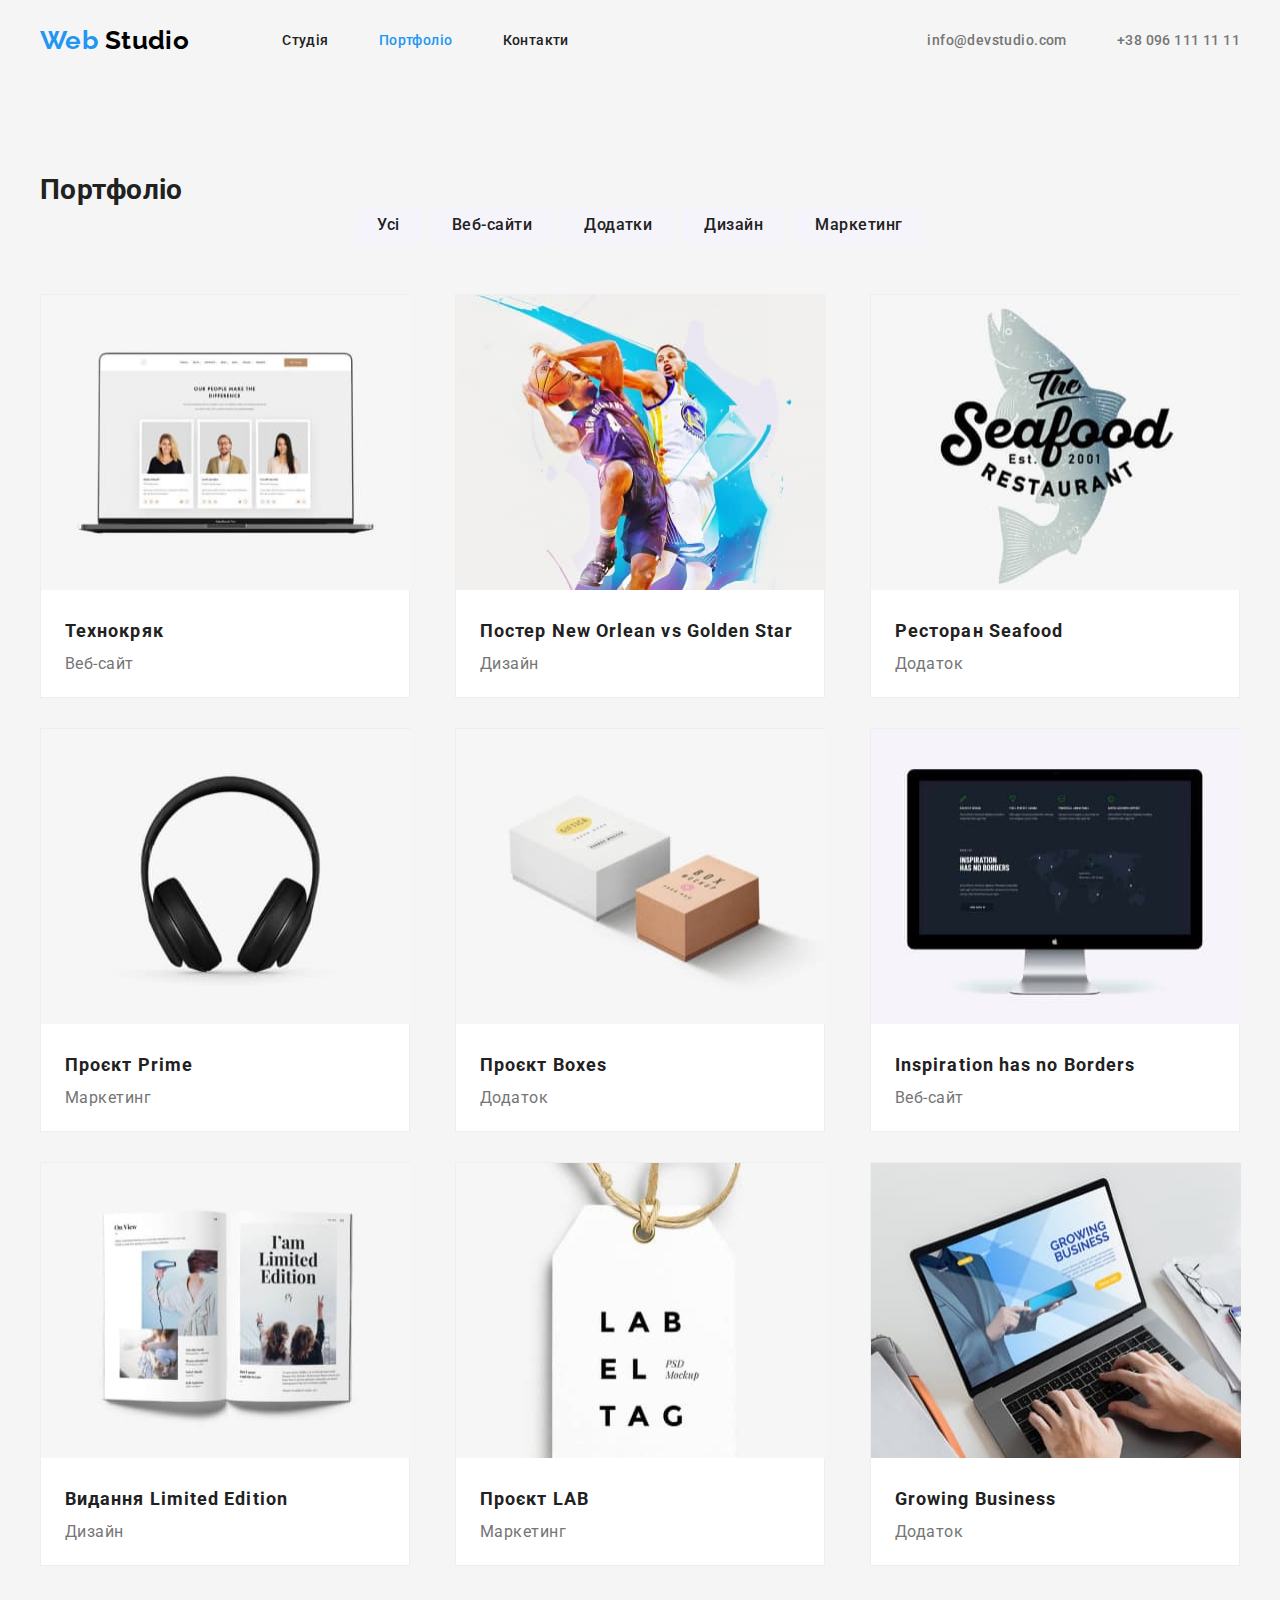
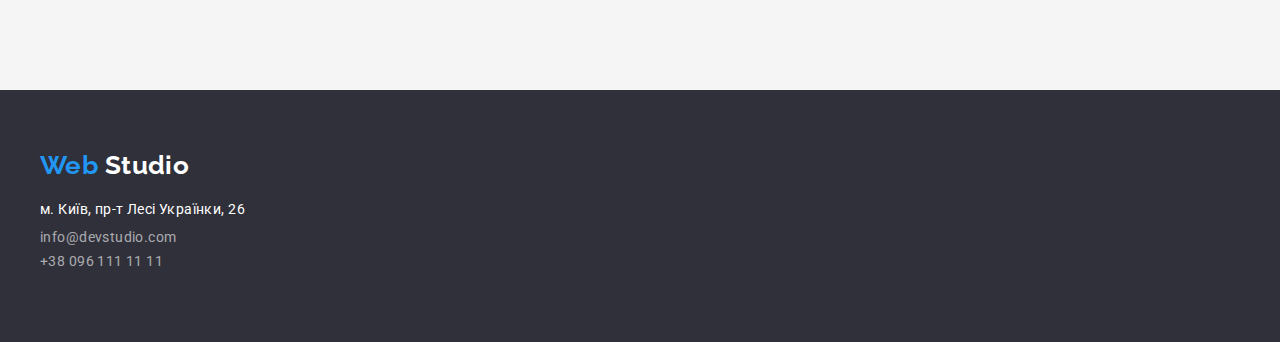
==== portfolio.html @ baae4307 "make main flex styles" ====
<!DOCTYPE html>
<html lang="uk">
  <head>
    <meta charset="UTF-8" />
    <meta http-equiv="X-UA-Compatible" content="IE=edge" />
    <meta name="viewport" content="width=device-width, initial-scale=1.0" />
    <title>WebStudio</title>
    <link rel="preconnect" href="https://fonts.googleapis.com">
    <link rel="preconnect" href="https://fonts.gstatic.com" crossorigin>
    <link href="https://fonts.googleapis.com/css2?family=Raleway:wght@700&family=Roboto:wght@400;500;700;900&display=swap" rel="stylesheet">
    <link rel="stylesheet" href="https://cdnjs.cloudflare.com/ajax/libs/modern-normalize/1.1.0/modern-normalize.min.css">
    <link rel="stylesheet" href="./css/styles.css">
  </head>
  <body>
    <header class="container">
      <div class="container header-menu">
        <a href="./index.html" class="logo" lang="en"><span class="logo-accent">Web</span> Studio</a>
        <nav>
          <ul class="site-nav list">
            <li class="item"><a href="./index.html" class="link">Студія</a></li>
            <li class="item"><a href="" class="link current">Портфоліо</a></li>
            <li class="item"><a href="" class="link">Контакти</a></li>
          </ul>
        </nav>
        <ul class="address-items list">
          <li class="item"><a href="mailto:info@devstudio.com" class="nav-adress">info@devstudio.com</a></li>
          <li class="item"><a href="tel:+380961111111" class="nav-adress">+38 096 111 11 11</a></li>
        </ul>
      </div>
    </header>

    <main>
      <section class="section container">
        <h1>Портфоліо</h1>
        <ul class="button-list list">
          <li class="item"><button type="button" class="button-menu">Усі</button></li>
          <li class="item"><button type="button" class="button-menu">Веб-сайти</button></li>
          <li class="item"><button type="button" class="button-menu">Додатки</button></li>
          <li class="item"><button type="button" class="button-menu">Дизайн</button></li>
          <li class="item"><button type="button" class="button-menu">Маркетинг</button></li>
        </ul>

        <ul class="cards list">
          <li class="project-card">
              <a href="">
                  <img src="./images/img1.jpg" alt="technocrack project logo" width="370" height="295">
                    <div class="project-info">
                      <h2 class="card-header">Технокряк</h2>
                      <p class="card-descr">Веб-сайт</p>
                    </div>
              </a>
          </li>
          <li class="project-card">
              <a href="">
                  <img src="./images/img2.jpg" alt="New Orlean vs Golden Star poster" width="370" height="295">
                    <div class="project-info">
                      <h2 class="card-header">Постер New Orlean vs Golden Star</h2>
                      <p class="card-descr">Дизайн</p>
                    </div>
              </a>
          </li>
          <li class="project-card">
              <a href="">
                  <img src="./images/img3.jpg" alt="Seafood restaurant" width="370" height="295">
                    <div class="project-info">
                      <h2 class="card-header">Ресторан Seafood</h2>
                      <p class="card-descr">Додаток</p>
                    </div>
              </a>
          </li>
          <li class="project-card">
              <a href="">
                  <img src="./images/img4.jpg" alt="Prime project" width="370" height="295">
                    <div class="project-info">
                      <h2 class="card-header">Проєкт Prime</h2>
                      <p class="card-descr">Маркетинг</p>
                    </div>
              </a>
          </li>
          <li class="project-card">
              <a href="">
                  <img src="./images/img5.jpg" alt="Boxes project" width="370" height="295">
                    <div class="project-info">
                      <h2 class="card-header">Проєкт Boxes</h2>
                      <p class="card-descr">Додаток</p>
                    </div>
              </a>
          </li>
          <li class="project-card">
              <a href="">
                  <img src="./images/img6.jpg" alt="Inspiration has no Borders" width="370" height="295">
                    <div class="project-info">
                      <h2 class="card-header">Inspiration has no Borders</h2>
                      <p class="card-descr">Веб-сайт</p>
                    </div>
              </a>
          </li>
          <li class="project-card">
              <a href="">
                  <img src="./images/img7.jpg" alt="Limited Edition " width="370" height="295">
                    <div class="project-info">
                      <h2 class="card-header">Видання Limited Edition</h2>
                      <p class="card-descr">Дизайн</p>
                    </div>
              </a>
          </li>
          <li class="project-card">
              <a href="">
                  <img src="./images/img8.jpg" alt="Lab project" width="370" height="295">
                    <div class="project-info">
                      <h2 class="card-header">Проєкт LAB</h2>
                      <p class="card-descr">Маркетинг</p>
                    </div>
              </a>
          </li>
          <li class="project-card">
              <a href="">
                  <img src="./images/img9.jpg" alt="Growing Business app" width="370" height="295">
                  <div class="project-info">
                    <h2 class="card-header">Growing Business</h2>
                    <p class="card-descr">Додаток</p>
                  </div>
              </a>
          </li>
        </ul>
      </section>
    </main>

    <footer class="footer">
      <div class="container">
        <a href="./index.html" class="logo" lang="en"><span class="logo-accent">Web</span> <span class="footer-logo">Studio</span></a>
        <address>
          <p class="address">м. Київ, пр-т Лесі Українки, 26</p>
          <ul class="list">
            <li><a href="mailto:info@devstudio.com" class="adress-contacts">info@devstudio.com</a></li>
            <li><a href="tel:+380961111111" class="adress-contacts">+38 096 111 11 11</a></li>
          </ul>
        </address>
      </div>
    </footer>

  </body>
</html>
---- css/styles.css ----
/* колір основного тексту #212121 */
/* допоміжний колір тексту  #757575 */
/* background #F5F5F5 */
/* допоміжний колір фону #F5F4FA  */
/* background footer #2F303A */
/* акцент #2196F3 */

/* Common classes */

:root {
    --primary-text-color: #212121;
    --secondary-text-color: #757575;
    --primary-background-color: #F5F5F5;
    --secondary-background-color: #F5F4FA;
    --background-footer: #2F303A;
    --accent-color: #2196F3;
}

body {
    background-color: var(--primary-background-color);
    color: var(--primary-text-color);
    font-family: Roboto, sans-serif;
    font-size: 14px;
    letter-spacing: 0.03em;
}

.list {
    padding: 0;
    margin: 0;
    list-style: none;
}

a {
    text-decoration: none;
}

.container {
    width: 1200px;
    margin: 0 auto;
}

h1, h2, h3, p {
    margin: 0;
    padding: 0;
}

/* Header */

.header-menu {
    display: flex;
    align-items: center;
    height: 80px;
}

/* Logo */

.logo {
    font-family: Raleway, sans-serif;
    font-weight: 700;
    font-size: 26px;
    line-height: 1.19;
    color: #000;
}

.logo-accent {
    color: var(--accent-color);
}

/* Site nav */
.site-nav {
    display: flex;
    margin-left: 93px;
}

.site-nav .item {
    margin-right: 50px;
    /*justify-content: space-between;*/
}

.site-nav .item:last-child {
    margin-right: 0;
}

.site-nav .link {
    color: var(--primary-text-color);
    font-weight: 500;
    line-height: 1.14;
    
}

.site-nav .link:hover,
.site-nav .link:focus {
    color: var(--accent-color);
}

.site-nav .link.current {
    color: var(--accent-color);
}

.nav-adress {
    font-weight: 500;
    line-height: 1.14;
    color: var(--secondary-text-color);
}

.nav-adress:hover,
.nav-adress:focus {
    color: var(--accent-color);
}

.address-items {
    display: flex;
    margin-left: auto;
}

.address-items .item {
    margin-right: 50px;
}

.address-items .item + .item {
    margin: 0;
}

/* Hero */

.hero {
    height: 600px;
    background-color: var(--background-footer);
    text-align: center;
    padding: 200px 0;
}

.hero-title {
    font-weight: 900;
    font-size: 44px;
    line-height: 1.36;
    letter-spacing: 0.06em;
    text-transform: uppercase;
    color: #FFFFFF;
    width: 696px;
    margin: 0 auto;
}

.button {
    display: inline-block;
    background: var(--accent-color);
    box-shadow: 0px 4px 4px rgba(0, 0, 0, 0.15);
    border-radius: 4px;
    font-weight: 700;
    font-size: 16px;
    line-height: 1.87;
    text-align: center;
    color: #FFFFFF;
    cursor: pointer;
    letter-spacing: 0.06em;
    padding: 10px 32px;
    margin-top: 40px;
}

/* Sections */
.section {
    padding: 94px 0;
}

.benefits {
    display: flex;
    justify-content: space-between;
}

.thesis {
    width: 270px;
}

.subheader {
    font-size: inherit;
    font-weight: 700;
    line-height: 1.14;
    text-transform: uppercase;
    margin-bottom: 10px;
}

.description {
    color: var(--secondary-text-color);
}

.title {
    font-weight: 700;
    font-size: 36px;
    line-height: 1.16;
    text-align: center;
    margin-bottom: 50px;
}

.pictures {
    display: flex;
    justify-content: space-between;
    
}

.pictures .item:not(:last-child) {
    margin-right: 30px;
}

/* Team info */

.team-section {
    background-color: var(--secondary-background-color);
}

.team-cards {
    display: flex;
    justify-content: space-between;
}

.team-card {
    width: 270px;
    height: 368px;
    background-color: white;
    box-shadow: 0px 1px 3px rgba(0, 0, 0, 0.12), 0px 1px 1px rgba(0, 0, 0, 0.14), 0px 2px 1px rgba(0, 0, 0, 0.2);
    border-radius: 0px 0px 4px 4px;
}
.team-card:hover {
    filter: drop-shadow(0px 4px 4px rgba(0, 0, 0, 0.25));
}

.team-info {
    padding: 30px 0;
}

.team-title {
    font-weight: 500;
    font-size: 16px;
    line-height: 1.19;
    text-align: center;
    margin-bottom: 10px;
}

.team-job-title {
    font-size: 16px;
    line-height: 1.19;
    text-align: center;
    color: var(--secondary-text-color);
}

/* Footer */

.address {
    font-style: normal;
    color: #fff;
    margin-top: 20px;
    margin-bottom: 9px;
}

.adress-contacts {
    color: rgba(255, 255, 255, 0.6);
    font-style: normal;
    text-decoration: none;
    line-height: 1.71;
    margin-bottom: 9px;
}

.footer {
    background-color: var(--background-footer);
    height: 252px;
    padding: 60px 0;
}

.footer-logo {
    color: #fff;
}
/* Portfolio */

.button-list {
    display: flex;
    justify-content: center;
}

.button-list .item:not(:last-child) {
    margin-right: 8px;
}

.button-menu {
    font-family: inherit;
    font-weight: 500;
    font-size: 16px;
    line-height: 1.63;
    text-align: center;
    color: var(--primary-text-color);
    background-color: var(--secondary-background-color);
    cursor: pointer;
    letter-spacing: 0.03em;
    border: none;
    padding: 6px 22px;
    border-radius: 4px;
    margin-bottom: 50px;
}

.button-menu:hover, 
.button-menu:focus {
    background-color: var(--accent-color);
    color: #fff;
}

.cards {
    display: flex;
    flex-wrap: wrap;
    justify-content:space-between;
}

.project-card {
    width: 370px;
    height: 404px;
    background-color: #fff;
    border: 1px solid #EEEEEE;
    margin-bottom: 30px;
}

.project-info {
    margin: 20px 24px;
}

.card-header {
    font-weight: 700;
    font-size: 18px;
    line-height: 2;
    color: var(--primary-text-color);
    letter-spacing: 0.06em;
}

.card-descr {
    font-size: 16px;
    line-height: 1.88;
    color: var(--secondary-text-color);
    letter-spacing: 0.03em;
}
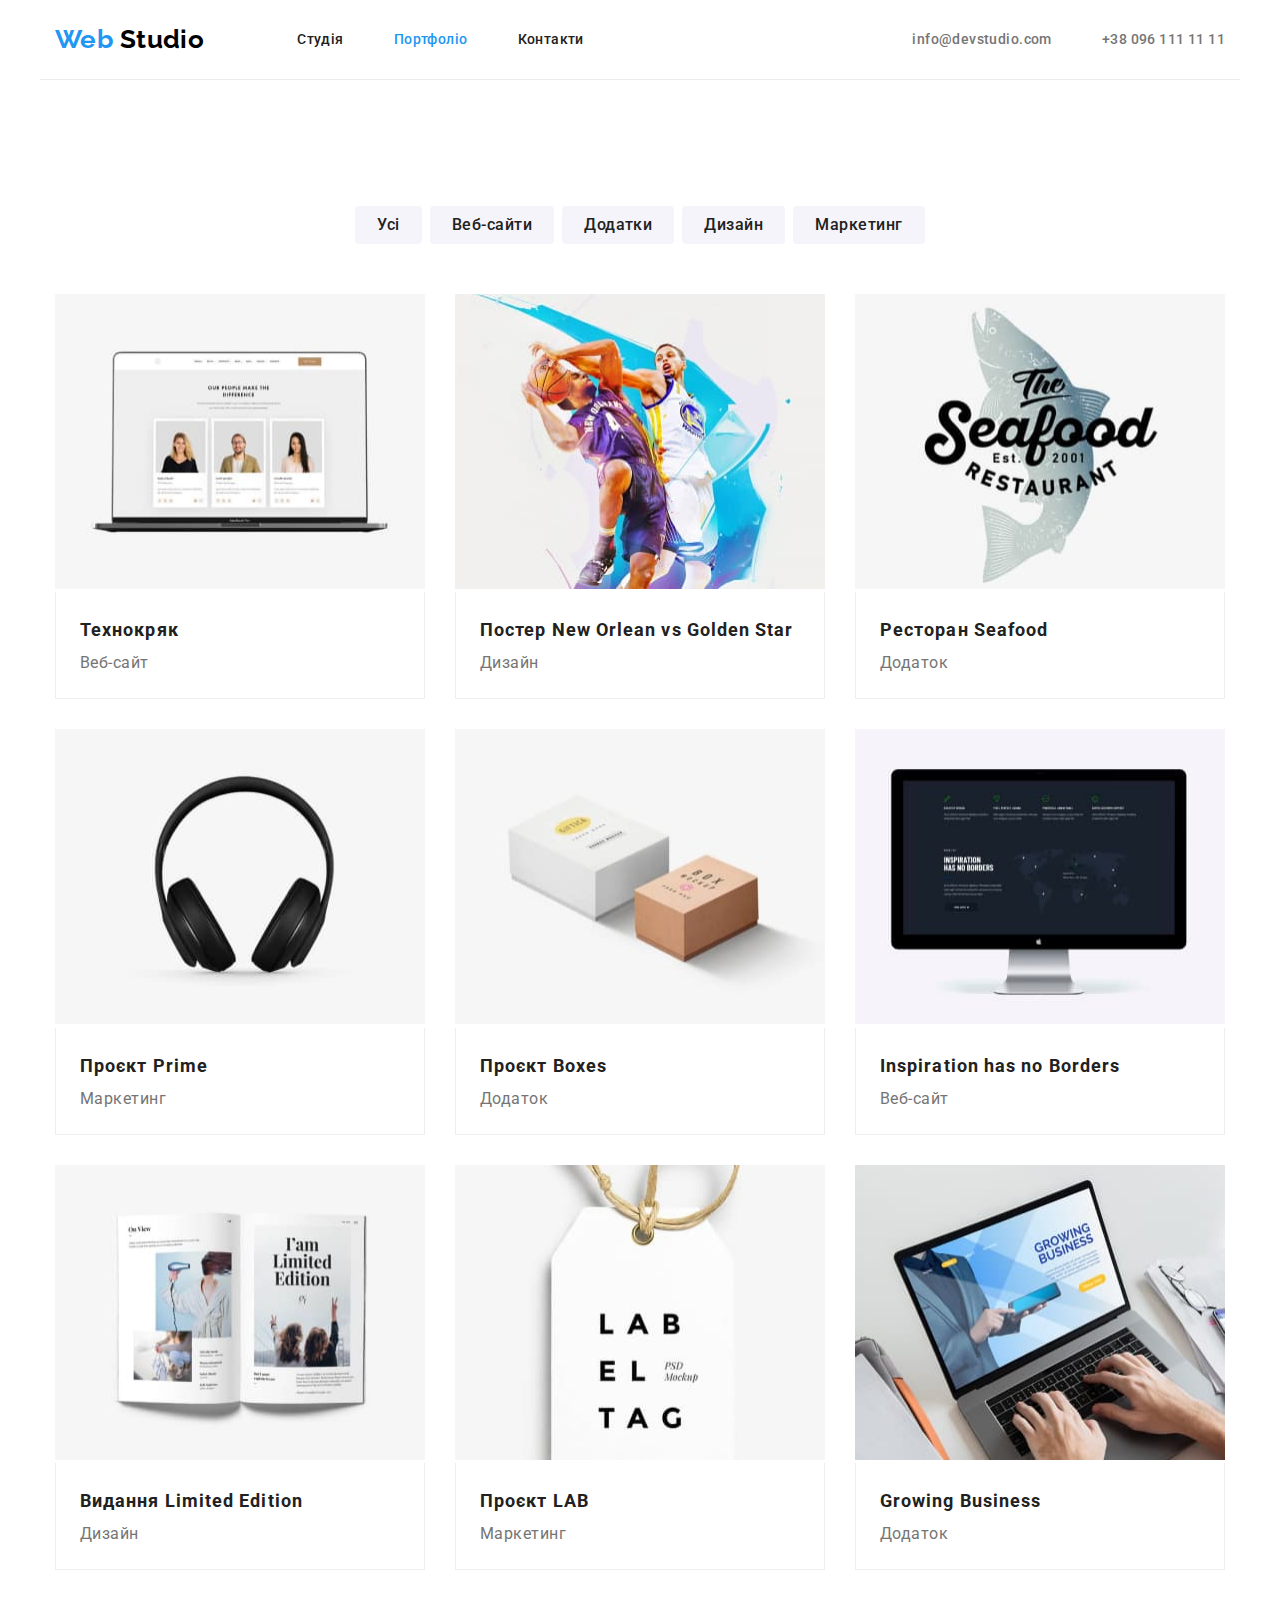
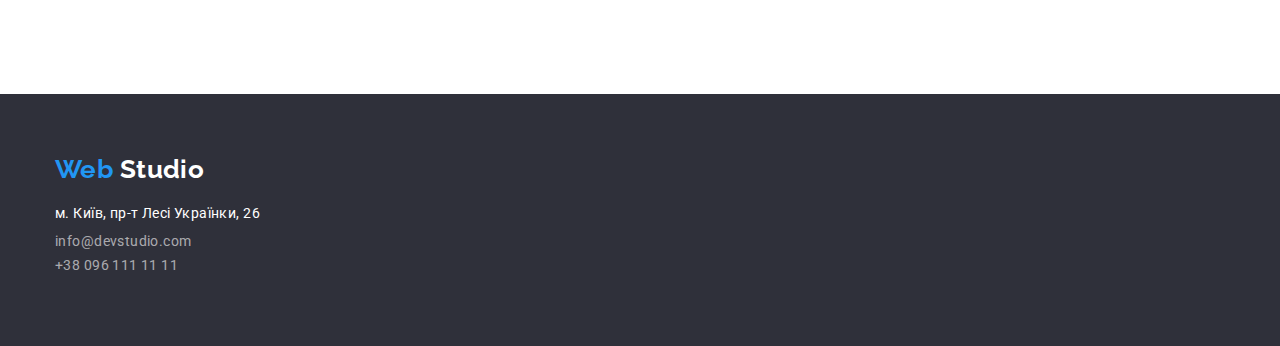
==== commit 43857dc4: "make edits" ====
--- a/portfolio.html
+++ b/portfolio.html
@@ -12,14 +12,14 @@
     <link rel="stylesheet" href="./css/styles.css">
   </head>
   <body>
-    <header class="container">
+    <header>
       <div class="container header-menu">
         <a href="./index.html" class="logo" lang="en"><span class="logo-accent">Web</span> Studio</a>
         <nav>
           <ul class="site-nav list">
             <li class="item"><a href="./index.html" class="link">Студія</a></li>
             <li class="item"><a href="" class="link current">Портфоліо</a></li>
-            <li class="item"><a href="" class="link">Контакти</a></li>
+            <li class="item"><a href="#contacts" class="link">Контакти</a></li>
           </ul>
         </nav>
         <ul class="address-items list">
@@ -30,106 +30,108 @@
     </header>
 
     <main>
-      <section class="section container">
-        <h1>Портфоліо</h1>
-        <ul class="button-list list">
-          <li class="item"><button type="button" class="button-menu">Усі</button></li>
-          <li class="item"><button type="button" class="button-menu">Веб-сайти</button></li>
-          <li class="item"><button type="button" class="button-menu">Додатки</button></li>
-          <li class="item"><button type="button" class="button-menu">Дизайн</button></li>
-          <li class="item"><button type="button" class="button-menu">Маркетинг</button></li>
-        </ul>
+      <section class="section">
+        <div class="container">
+          <h1 class="hidden-title">Портфоліо</h1>
+          <ul class="button-list list">
+            <li class="item"><button type="button" class="button-menu">Усі</button></li>
+            <li class="item"><button type="button" class="button-menu">Веб-сайти</button></li>
+            <li class="item"><button type="button" class="button-menu">Додатки</button></li>
+            <li class="item"><button type="button" class="button-menu">Дизайн</button></li>
+            <li class="item"><button type="button" class="button-menu">Маркетинг</button></li>
+          </ul>
 
-        <ul class="cards list">
-          <li class="project-card">
-              <a href="">
-                  <img src="./images/img1.jpg" alt="technocrack project logo" width="370" height="295">
+          <ul class="cards list">
+            <li class="project-card">
+                <a href="">
+                    <img src="./images/img1.jpg" alt="technocrack project logo" width="370" height="295">
+                      <div class="project-info">
+                        <h2 class="card-header">Технокряк</h2>
+                        <p class="card-descr">Веб-сайт</p>
+                      </div>
+                </a>
+            </li>
+            <li class="project-card">
+                <a href="">
+                    <img src="./images/img2.jpg" alt="New Orlean vs Golden Star poster" width="370" height="295">
+                      <div class="project-info">
+                        <h2 class="card-header">Постер New Orlean vs Golden Star</h2>
+                        <p class="card-descr">Дизайн</p>
+                      </div>
+                </a>
+            </li>
+            <li class="project-card">
+                <a href="">
+                    <img src="./images/img3.jpg" alt="Seafood restaurant" width="370" height="295">
+                      <div class="project-info">
+                        <h2 class="card-header">Ресторан Seafood</h2>
+                        <p class="card-descr">Додаток</p>
+                      </div>
+                </a>
+            </li>
+            <li class="project-card">
+                <a href="">
+                    <img src="./images/img4.jpg" alt="Prime project" width="370" height="295">
+                      <div class="project-info">
+                        <h2 class="card-header">Проєкт Prime</h2>
+                        <p class="card-descr">Маркетинг</p>
+                      </div>
+                </a>
+            </li>
+            <li class="project-card">
+                <a href="">
+                    <img src="./images/img5.jpg" alt="Boxes project" width="370" height="295">
+                      <div class="project-info">
+                        <h2 class="card-header">Проєкт Boxes</h2>
+                        <p class="card-descr">Додаток</p>
+                      </div>
+                </a>
+            </li>
+            <li class="project-card">
+                <a href="">
+                    <img src="./images/img6.jpg" alt="Inspiration has no Borders" width="370" height="295">
+                      <div class="project-info">
+                        <h2 class="card-header">Inspiration has no Borders</h2>
+                        <p class="card-descr">Веб-сайт</p>
+                      </div>
+                </a>
+            </li>
+            <li class="project-card">
+                <a href="">
+                    <img src="./images/img7.jpg" alt="Limited Edition " width="370" height="295">
+                      <div class="project-info">
+                        <h2 class="card-header">Видання Limited Edition</h2>
+                        <p class="card-descr">Дизайн</p>
+                      </div>
+                </a>
+            </li>
+            <li class="project-card">
+                <a href="">
+                    <img src="./images/img8.jpg" alt="Lab project" width="370" height="295">
+                      <div class="project-info">
+                        <h2 class="card-header">Проєкт LAB</h2>
+                        <p class="card-descr">Маркетинг</p>
+                      </div>
+                </a>
+            </li>
+            <li class="project-card">
+                <a href="">
+                    <img src="./images/img9.jpg" alt="Growing Business app" width="370" height="295">
                     <div class="project-info">
-                      <h2 class="card-header">Технокряк</h2>
-                      <p class="card-descr">Веб-сайт</p>
-                    </div>
-              </a>
-          </li>
-          <li class="project-card">
-              <a href="">
-                  <img src="./images/img2.jpg" alt="New Orlean vs Golden Star poster" width="370" height="295">
-                    <div class="project-info">
-                      <h2 class="card-header">Постер New Orlean vs Golden Star</h2>
-                      <p class="card-descr">Дизайн</p>
-                    </div>
-              </a>
-          </li>
-          <li class="project-card">
-              <a href="">
-                  <img src="./images/img3.jpg" alt="Seafood restaurant" width="370" height="295">
-                    <div class="project-info">
-                      <h2 class="card-header">Ресторан Seafood</h2>
+                      <h2 class="card-header">Growing Business</h2>
                       <p class="card-descr">Додаток</p>
                     </div>
-              </a>
-          </li>
-          <li class="project-card">
-              <a href="">
-                  <img src="./images/img4.jpg" alt="Prime project" width="370" height="295">
-                    <div class="project-info">
-                      <h2 class="card-header">Проєкт Prime</h2>
-                      <p class="card-descr">Маркетинг</p>
-                    </div>
-              </a>
-          </li>
-          <li class="project-card">
-              <a href="">
-                  <img src="./images/img5.jpg" alt="Boxes project" width="370" height="295">
-                    <div class="project-info">
-                      <h2 class="card-header">Проєкт Boxes</h2>
-                      <p class="card-descr">Додаток</p>
-                    </div>
-              </a>
-          </li>
-          <li class="project-card">
-              <a href="">
-                  <img src="./images/img6.jpg" alt="Inspiration has no Borders" width="370" height="295">
-                    <div class="project-info">
-                      <h2 class="card-header">Inspiration has no Borders</h2>
-                      <p class="card-descr">Веб-сайт</p>
-                    </div>
-              </a>
-          </li>
-          <li class="project-card">
-              <a href="">
-                  <img src="./images/img7.jpg" alt="Limited Edition " width="370" height="295">
-                    <div class="project-info">
-                      <h2 class="card-header">Видання Limited Edition</h2>
-                      <p class="card-descr">Дизайн</p>
-                    </div>
-              </a>
-          </li>
-          <li class="project-card">
-              <a href="">
-                  <img src="./images/img8.jpg" alt="Lab project" width="370" height="295">
-                    <div class="project-info">
-                      <h2 class="card-header">Проєкт LAB</h2>
-                      <p class="card-descr">Маркетинг</p>
-                    </div>
-              </a>
-          </li>
-          <li class="project-card">
-              <a href="">
-                  <img src="./images/img9.jpg" alt="Growing Business app" width="370" height="295">
-                  <div class="project-info">
-                    <h2 class="card-header">Growing Business</h2>
-                    <p class="card-descr">Додаток</p>
-                  </div>
-              </a>
-          </li>
-        </ul>
+                </a>
+            </li>
+          </ul>
+        </div>
       </section>
     </main>
 
     <footer class="footer">
       <div class="container">
         <a href="./index.html" class="logo" lang="en"><span class="logo-accent">Web</span> <span class="footer-logo">Studio</span></a>
-        <address>
+        <address id="contacts">
           <p class="address">м. Київ, пр-т Лесі Українки, 26</p>
           <ul class="list">
             <li><a href="mailto:info@devstudio.com" class="adress-contacts">info@devstudio.com</a></li>
--- a/css/styles.css
+++ b/css/styles.css
@@ -11,7 +11,7 @@
 :root {
     --primary-text-color: #212121;
     --secondary-text-color: #757575;
-    --primary-background-color: #F5F5F5;
+    --primary-background-color: #fff;
     --secondary-background-color: #F5F4FA;
     --background-footer: #2F303A;
     --accent-color: #2196F3;
@@ -38,6 +38,7 @@
 .container {
     width: 1200px;
     margin: 0 auto;
+    padding: 0 15px;
 }
 
 h1, h2, h3, p {
@@ -51,6 +52,7 @@
     display: flex;
     align-items: center;
     height: 80px;
+    border-bottom: 1px solid #ECECEC;
 }
 
 /* Logo */
@@ -125,7 +127,6 @@
 /* Hero */
 
 .hero {
-    height: 600px;
     background-color: var(--background-footer);
     text-align: center;
     padding: 200px 0;
@@ -156,6 +157,7 @@
     letter-spacing: 0.06em;
     padding: 10px 32px;
     margin-top: 40px;
+    border: none;
 }
 
 /* Sections */
@@ -163,6 +165,14 @@
     padding: 94px 0;
 }
 
+.hidden-title {
+    visibility: hidden;
+}
+
+.benefits-section {
+    padding-bottom: 0;
+}
+
 .benefits {
     display: flex;
     justify-content: space-between;
@@ -182,6 +192,7 @@
 
 .description {
     color: var(--secondary-text-color);
+    line-height: 1.71;
 }
 
 .title {
@@ -200,6 +211,12 @@
 
 .pictures .item:not(:last-child) {
     margin-right: 30px;
+}
+
+.img-gadget {
+    display: block;
+    max-width: 100%;
+    height: auto;
 }
 
 /* Team info */
@@ -274,6 +291,7 @@
 .button-list {
     display: flex;
     justify-content: center;
+    margin-bottom: 50px;
 }
 
 .button-list .item:not(:last-child) {
@@ -293,7 +311,6 @@
     border: none;
     padding: 6px 22px;
     border-radius: 4px;
-    margin-bottom: 50px;
 }
 
 .button-menu:hover, 
@@ -310,14 +327,14 @@
 
 .project-card {
     width: 370px;
-    height: 404px;
-    background-color: #fff;
-    border: 1px solid #EEEEEE;
     margin-bottom: 30px;
 }
 
 .project-info {
-    margin: 20px 24px;
+    padding: 20px 24px;
+    border-left: 1px solid #EEEEEE;
+    border-right: 1px solid #EEEEEE;
+    border-bottom: 1px solid #EEEEEE;
 }
 
 .card-header {
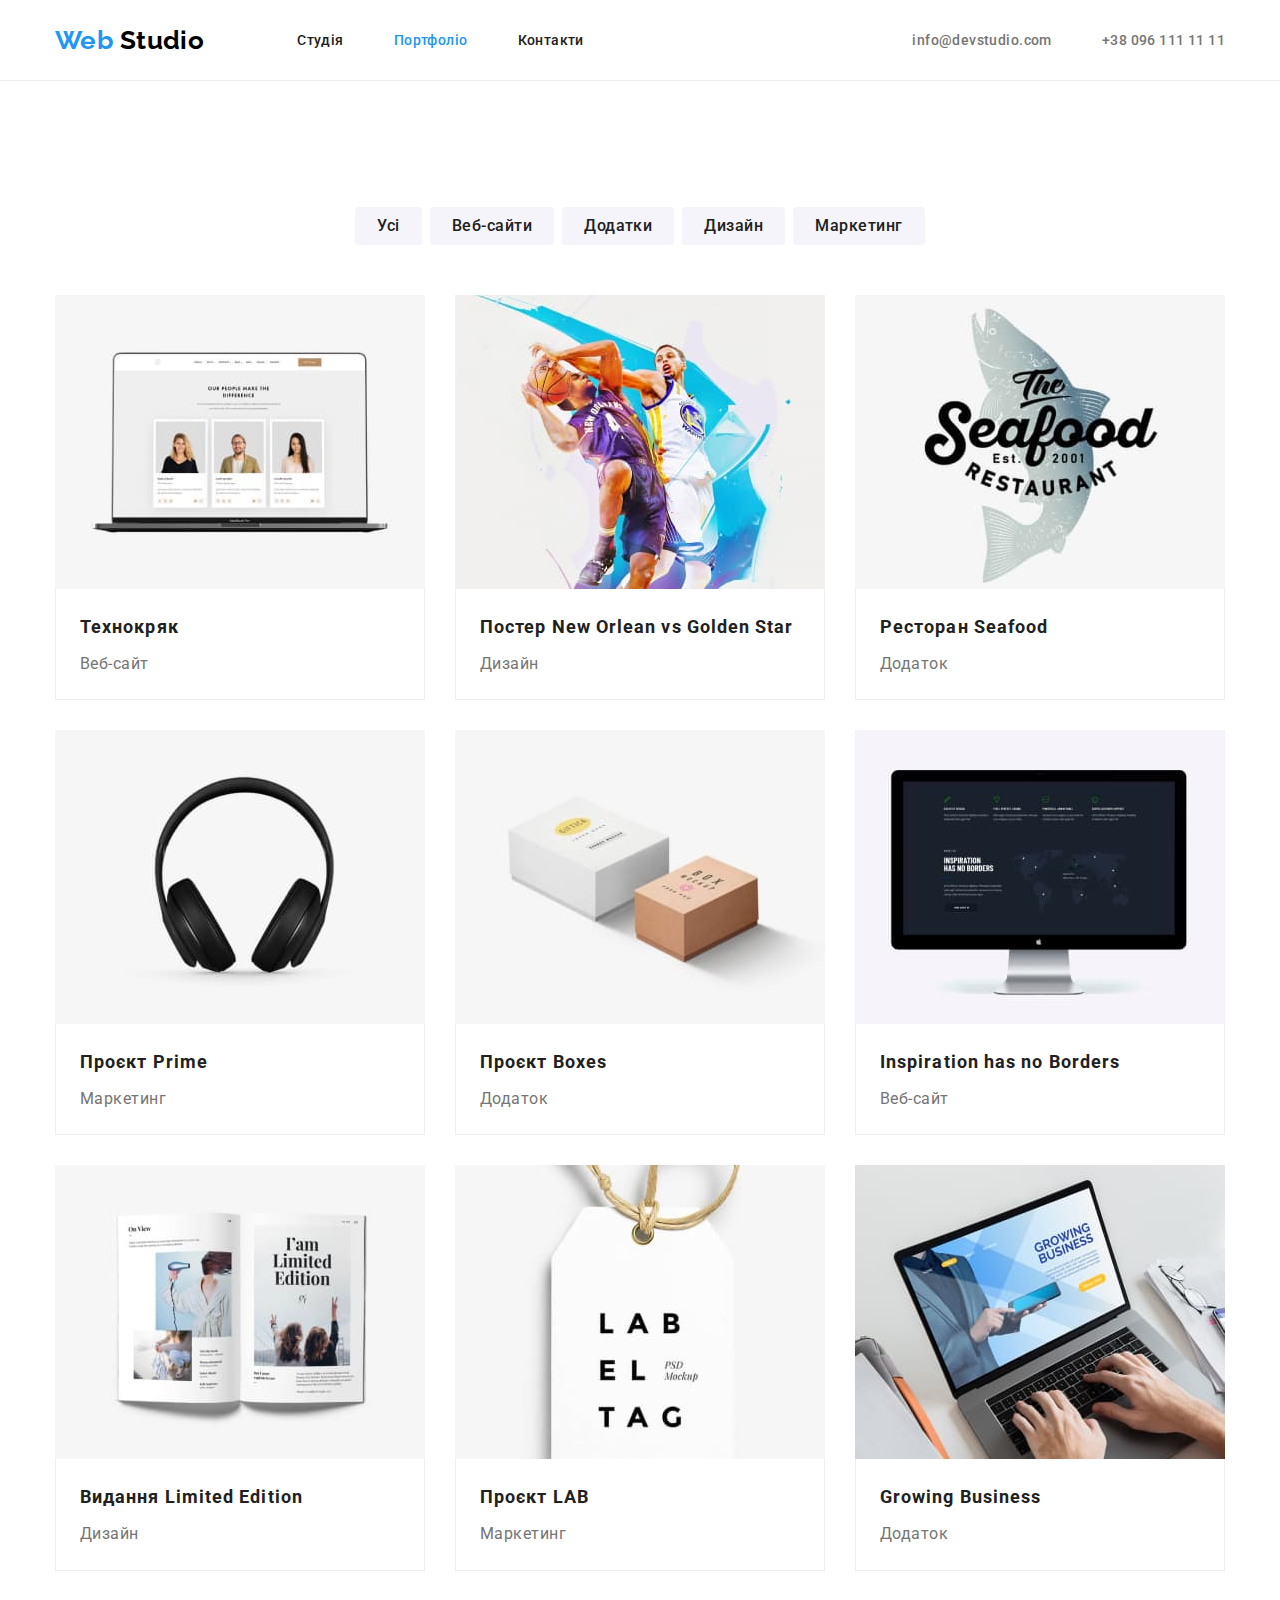
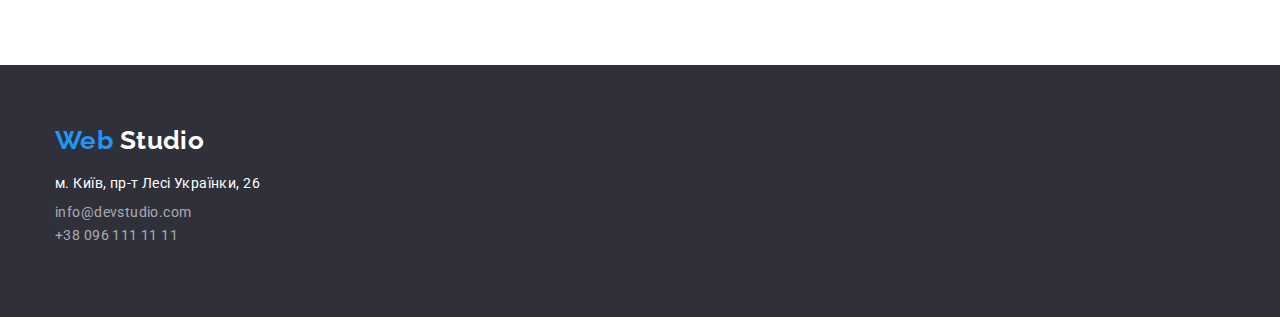
==== commit 9402abdc: "made edits" ====
--- a/portfolio.html
+++ b/portfolio.html
@@ -12,7 +12,7 @@
     <link rel="stylesheet" href="./css/styles.css">
   </head>
   <body>
-    <header>
+    <header class="header">
       <div class="container header-menu">
         <a href="./index.html" class="logo" lang="en"><span class="logo-accent">Web</span> Studio</a>
         <nav>
@@ -131,7 +131,7 @@
     <footer class="footer">
       <div class="container">
         <a href="./index.html" class="logo" lang="en"><span class="logo-accent">Web</span> <span class="footer-logo">Studio</span></a>
-        <address id="contacts">
+        <address id="contacts" class="contacts">
           <p class="address">м. Київ, пр-т Лесі Українки, 26</p>
           <ul class="list">
             <li><a href="mailto:info@devstudio.com" class="adress-contacts">info@devstudio.com</a></li>
--- a/css/styles.css
+++ b/css/styles.css
@@ -41,18 +41,26 @@
     padding: 0 15px;
 }
 
-h1, h2, h3, p {
+h1, h2, h3, p, img {
     margin: 0;
     padding: 0;
 }
 
+img {
+    display: block;
+    height: auto;
+}
+
 /* Header */
+
+.header {
+    border-bottom: 1px solid #ECECEC;
+}
 
 .header-menu {
     display: flex;
     align-items: center;
     height: 80px;
-    border-bottom: 1px solid #ECECEC;
 }
 
 /* Logo */
@@ -262,10 +270,23 @@
 
 /* Footer */
 
+.footer {
+    background-color: var(--background-footer);
+    height: 252px;
+    padding: 60px 0;
+}
+
+.footer-logo {
+    color: #fff;
+}
+
+.contacts {
+    margin-top: 20px;
+}
+
 .address {
     font-style: normal;
     color: #fff;
-    margin-top: 20px;
     margin-bottom: 9px;
 }
 
@@ -277,15 +298,8 @@
     margin-bottom: 9px;
 }
 
-.footer {
-    background-color: var(--background-footer);
-    height: 252px;
-    padding: 60px 0;
-}
-
-.footer-logo {
-    color: #fff;
-}
+
+
 /* Portfolio */
 
 .button-list {
@@ -330,6 +344,10 @@
     margin-bottom: 30px;
 }
 
+.project-card:nth-last-child(-n + 3) {
+    margin-bottom: 0;
+}
+
 .project-info {
     padding: 20px 24px;
     border-left: 1px solid #EEEEEE;
@@ -343,6 +361,7 @@
     line-height: 2;
     color: var(--primary-text-color);
     letter-spacing: 0.06em;
+    margin-bottom: 4px;
 }
 
 .card-descr {
